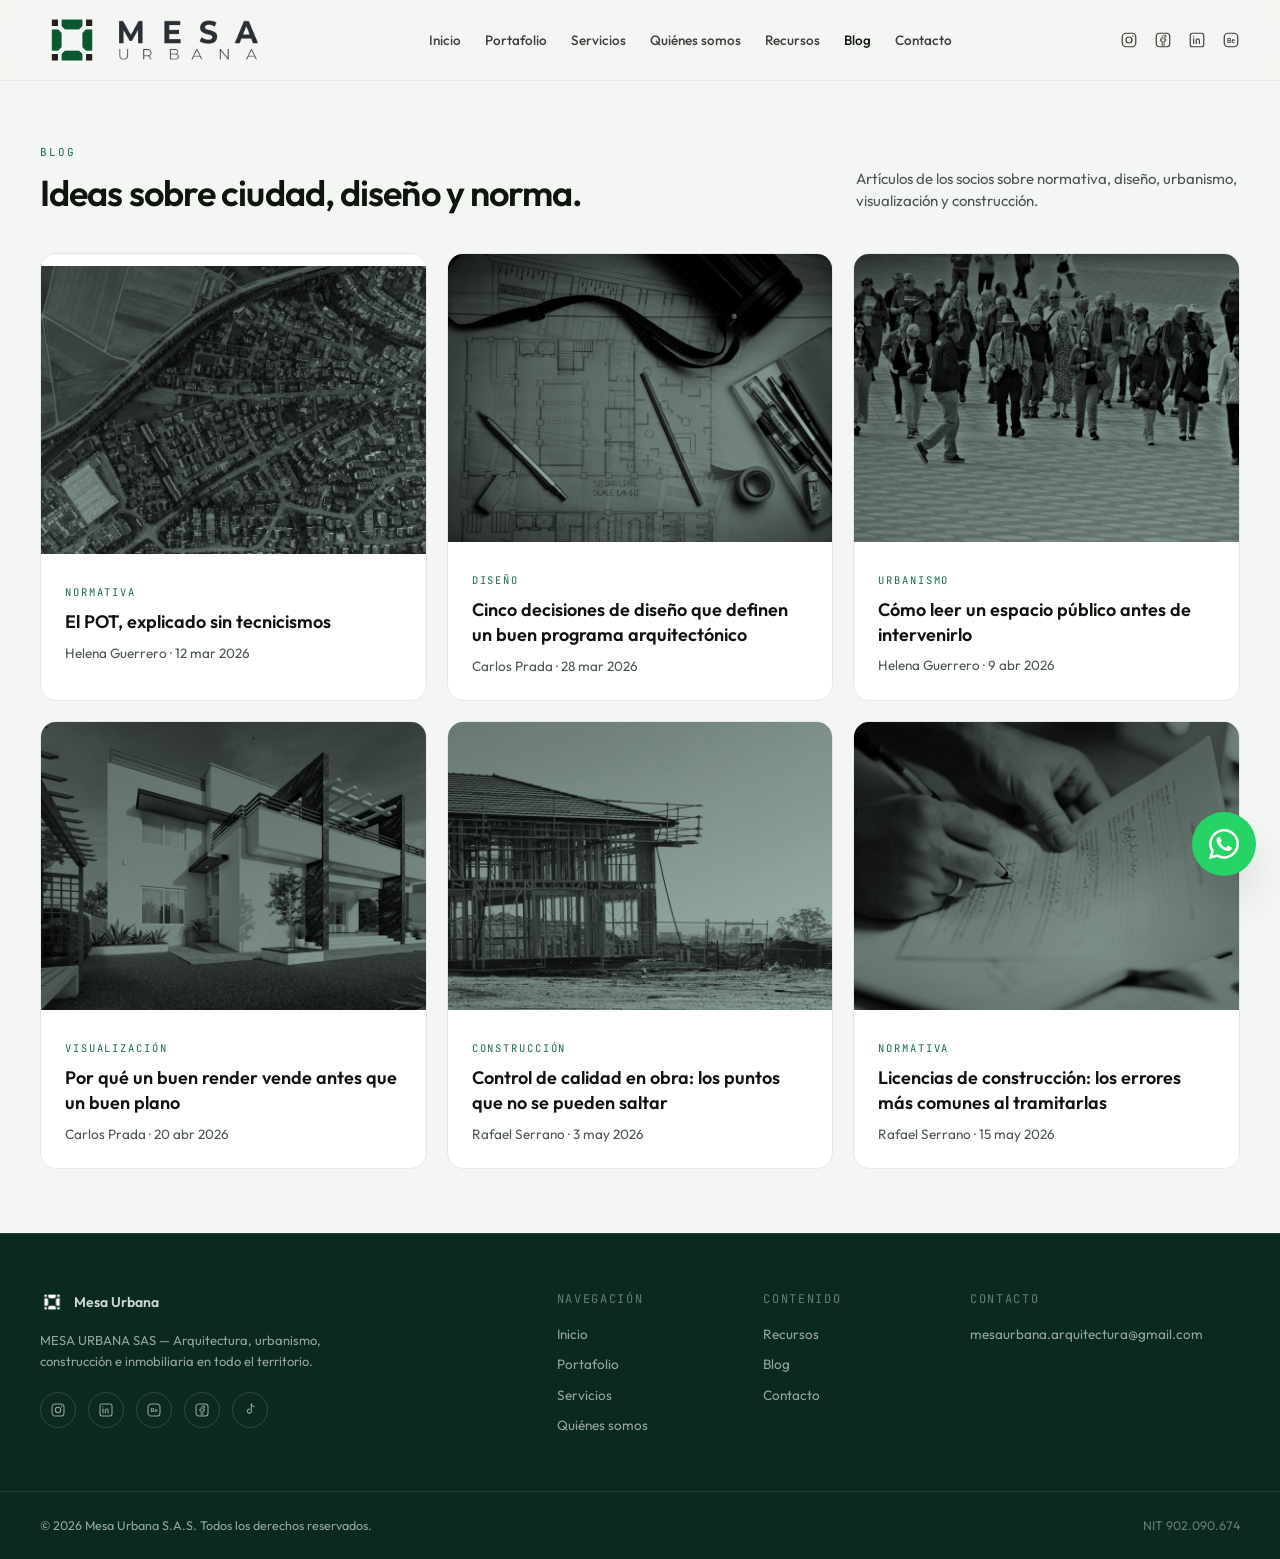
==== blog.html @ 0e362391 "Mesa Urbana web v4: punto de partida desde v3 con datos de contacto reales Copia de v3 con el correo" ====
<!DOCTYPE html>
<html lang="es">
<head>
<meta charset="UTF-8" />
<meta name="viewport" content="width=device-width, initial-scale=1.0" />
<title>Blog — Mesa Urbana S.A.S.</title>
<meta name="description" content="Artículos de los socios de Mesa Urbana sobre normativa, diseño, urbanismo, visualización y construcción." />

<link rel="icon" type="image/png" href="assets/favicon-32.png" />
<link rel="icon" type="image/png" sizes="512x512" href="assets/favicon-512.png" />
<link rel="apple-touch-icon" href="assets/apple-touch-icon.png" />

<meta property="og:type" content="website" />
<meta property="og:site_name" content="Mesa Urbana S.A.S" />
<meta property="og:locale" content="es_CO" />
<meta property="og:title" content="Blog — Mesa Urbana S.A.S." />
<meta property="og:description" content="Artículos de los socios de Mesa Urbana sobre normativa, diseño, urbanismo, visualización y construcción." />
<meta property="og:image" content="assets/og-image.png" />

<meta name="twitter:card" content="summary_large_image" />
<meta name="twitter:title" content="Blog — Mesa Urbana S.A.S." />
<meta name="twitter:description" content="Artículos de los socios de Mesa Urbana sobre normativa, diseño, urbanismo, visualización y construcción." />
<meta name="twitter:image" content="assets/og-image.png" />

<link rel="preconnect" href="https://fonts.googleapis.com">
<link rel="preconnect" href="https://fonts.gstatic.com" crossorigin>
<link href="https://fonts.googleapis.com/css2?family=Outfit:wght@300;400;500;600;700;800&family=JetBrains+Mono:wght@400;500&display=swap" rel="stylesheet">

<link rel="stylesheet" href="assets/styles.css">

<style>
  :root {
    --ease-out: cubic-bezier(0.23, 1, 0.32, 1);
    --ease-in-out: cubic-bezier(0.77, 0, 0.175, 1);
  }

  html { scroll-behavior: smooth; }
  body { font-family: 'Outfit', sans-serif; background: #F4F6F3; color: #10140F; }

  .reveal { opacity: 0; transform: translateY(20px); transition: opacity .6s var(--ease-out), transform .6s var(--ease-out); }
  .reveal.is-visible { opacity: 1; transform: translateY(0); }

  /* press feedback for buttons/CTAs */
  .btn-press { transition: transform 160ms var(--ease-out), background-color 200ms ease, border-color 200ms ease, opacity 200ms ease, color 200ms ease; }
  .btn-press:active { transform: scale(0.97); }

  /* lift feedback for cards (fine pointer only — avoids sticky hover on touch) */
  .card-hover { transition: transform 220ms var(--ease-out), box-shadow 220ms var(--ease-out); }
  @media (hover: hover) and (pointer: fine) {
    .card-hover:hover { transform: translateY(-4px); box-shadow: 0 16px 32px -16px rgba(10,42,31,0.20); }
  }

  /* image zoom + black&white-to-color reveal inside blog cards */
  .zoom-img { transition: transform 500ms var(--ease-in-out); }
  .duotone { transition: filter 450ms var(--ease-in-out); }
  .duotone-overlay { transition: opacity 450ms var(--ease-in-out); }
  @media (hover: hover) and (pointer: fine) {
    .zoom-parent:hover .zoom-img { transform: scale(1.045); }
    .zoom-parent:hover .duotone { filter: grayscale(0) contrast(1.02) brightness(1); }
    .zoom-parent:hover .duotone-overlay { opacity: 0; }
  }
  .duotone {
    filter: grayscale(1) contrast(1.05) brightness(0.9);
    position: relative;
  }
  .duotone-overlay {
    background: linear-gradient(160deg, rgba(10,42,31,0.55), rgba(30,107,76,0.35));
    mix-blend-mode: multiply;
  }
  /* touch devices can't hover to reveal color — show it by default instead */
  @media (hover: none) {
    .zoom-parent .duotone { filter: grayscale(0) contrast(1.02) brightness(1); }
    .zoom-parent .duotone-overlay { opacity: 0; }
    .card-hover, .zoom-parent { transition: transform 160ms var(--ease-out); }
    .card-hover:active, .zoom-parent:active { transform: scale(0.98); }
  }

  /* mobile menu: animated open/close via grid-rows (no fixed-height guessing) */
  #mobile-menu { display: grid; grid-template-rows: minmax(0, 0fr); transition: grid-template-rows 220ms var(--ease-out); min-height: 0; }
  #mobile-menu.is-open { grid-template-rows: minmax(0, 1fr); transition-duration: 260ms; }
  #mobile-menu > div { overflow: hidden; min-height: 0; }
  @media (min-width: 1280px) {
    #mobile-menu { display: none; }
  }
  #mobile-menu a { opacity: 0; transform: translateY(-6px); transition: opacity 200ms var(--ease-out), transform 200ms var(--ease-out); }
  #mobile-menu.is-open a { opacity: 1; transform: translateY(0); }
  #mobile-menu.is-open a:nth-child(1) { transition-delay: 40ms; }
  #mobile-menu.is-open a:nth-child(2) { transition-delay: 60ms; }
  #mobile-menu.is-open a:nth-child(3) { transition-delay: 80ms; }
  #mobile-menu.is-open a:nth-child(4) { transition-delay: 100ms; }
  #mobile-menu.is-open a:nth-child(5) { transition-delay: 120ms; }
  #mobile-menu.is-open a:nth-child(6) { transition-delay: 140ms; }
  #mobile-menu.is-open a:nth-child(7) { transition-delay: 160ms; }
  #menu-icon { transition: transform 220ms var(--ease-out); }
  #menu-btn.is-open #menu-icon { transform: rotate(90deg); }

  input, textarea, select { transition: border-color 150ms ease, box-shadow 150ms ease; }

  /* shared lightbox / modal motion language */
  #blog-modal {
    transition: background-color 260ms var(--ease-out), backdrop-filter 260ms var(--ease-out);
    background-color: rgba(10,42,31,0); backdrop-filter: blur(0px);
  }
  #blog-modal.is-open {
    background-color: rgba(10,42,31,0.72); backdrop-filter: blur(14px);
  }
  #blog-modal-panel {
    opacity: 0; transform: scale(0.95); transition: opacity 220ms var(--ease-out), transform 220ms var(--ease-out);
  }
  #blog-modal.is-open #blog-modal-panel {
    opacity: 1; transform: scale(1);
  }
  #blog-modal:not(.is-open) { transition-duration: 180ms; }
  #blog-modal:not(.is-open) #blog-modal-panel { transition-duration: 160ms; }

  #blog-modal-image { transition: opacity 180ms ease, filter 180ms ease; }

  .nav-scrolled { background: rgba(244,246,243,0.85); backdrop-filter: blur(12px); box-shadow: 0 1px 0 rgba(16,20,15,0.06); }

  .brand-mark { transition: filter .3s ease; }
  .brand-mark.on-dark { filter: brightness(0) invert(1); }

  @media (prefers-reduced-motion: reduce) {
    .reveal { opacity: 1 !important; transform: none !important; transition: none !important; }
    .zoom-img { transition: none !important; }
    @media (hover: hover) and (pointer: fine) {
      .zoom-parent:hover .zoom-img { transform: none !important; }
      .card-hover:hover { transform: none !important; }
    }
    #blog-modal-panel { transition: opacity 160ms ease !important; transform: none !important; }
    html { scroll-behavior: auto; }
  }

  /* WhatsApp floating widget */
  /* the wrapper sizes itself to fit the (usually invisible) chat panel, leaving a large
     invisible clickable area over whatever content sits behind it — only the fab/open
     panel should actually catch taps */
  .wa-widget { pointer-events: none; }
  .wa-widget #wa-fab { pointer-events: auto; }
  .wa-panel { opacity: 0; transform: scale(0.92) translateY(12px); pointer-events: none; transition: opacity 220ms var(--ease-out), transform 220ms var(--ease-out); }
  .wa-panel.is-open { opacity: 1; transform: scale(1) translateY(0); pointer-events: auto; }
  .wa-fab-ping { animation: wa-ping 2.4s cubic-bezier(0,0,0.2,1) 3 forwards; }
  @keyframes wa-ping {
    0% { transform: scale(1); opacity: 0.55; }
    100% { transform: scale(1.7); opacity: 0; }
  }
  @media (prefers-reduced-motion: reduce) {
    .wa-fab-ping { animation: none; display: none; }
    .wa-panel { transition: opacity 160ms ease !important; transform: none !important; }
  }
</style>
</head>

<body class="antialiased">

<!-- NAV -->
<header id="site-nav" class="nav-scrolled fixed top-0 inset-x-0 z-50">
  <nav class="max-w-[1400px] mx-auto px-6 lg:px-10 h-20 flex items-center justify-between gap-6">
    <a href="index.html" class="flex items-center gap-3 shrink-0" aria-label="Mesa Urbana — inicio">
      <img src="assets/isotipo.png" alt="" class="w-[64px] h-[64px] object-contain brand-mark" />
      <img src="assets/wordmark.png" alt="Mesa Urbana" class="h-[46px] w-auto object-contain brand-mark" />
    </a>

    <div class="hidden xl:flex items-center gap-6 text-[13.5px] font-medium text-ink">
      <a href="index.html#top" class="opacity-80 hover:opacity-100 transition-opacity">Inicio</a>
      <a href="index.html#portafolio" class="opacity-80 hover:opacity-100 transition-opacity">Portafolio</a>
      <a href="index.html#servicios" class="opacity-80 hover:opacity-100 transition-opacity">Servicios</a>
      <a href="index.html#nosotros" class="opacity-80 hover:opacity-100 transition-opacity">Quiénes somos</a>
      <a href="recursos.html" target="_blank" rel="noopener" class="opacity-80 hover:opacity-100 transition-opacity">Recursos</a>
      <a href="blog.html" target="_blank" rel="noopener" class="opacity-100">Blog</a>
      <a href="index.html#contacto" class="opacity-80 hover:opacity-100 transition-opacity">Contacto</a>
    </div>

    <!-- TODO: reemplazar por los enlaces reales a redes sociales -->
    <div class="hidden sm:flex items-center gap-4 text-ink shrink-0">
      <a href="#" aria-label="Instagram" class="opacity-80 hover:opacity-100 transition-opacity">
        <svg width="18" height="18" viewBox="0 0 24 24" fill="none"><rect x="3" y="3" width="18" height="18" rx="5" stroke="currentColor" stroke-width="1.6"/><circle cx="12" cy="12" r="4" stroke="currentColor" stroke-width="1.6"/><circle cx="17.2" cy="6.8" r="1" fill="currentColor"/></svg>
      </a>
      <a href="#" aria-label="Facebook" class="opacity-80 hover:opacity-100 transition-opacity">
        <svg width="18" height="18" viewBox="0 0 24 24" fill="none"><rect x="3" y="3" width="18" height="18" rx="4" stroke="currentColor" stroke-width="1.6"/><path d="M13.4 20v-6.6h2.1l.3-2.5h-2.4V9.2c0-.7.2-1.2 1.2-1.2h1.3V5.8c-.2 0-1-.1-1.9-.1-1.9 0-3.2 1.15-3.2 3.27v1.83H8.7v2.5h2.1V20" stroke="currentColor" stroke-width="1.3" stroke-linejoin="round"/></svg>
      </a>
      <a href="#" aria-label="LinkedIn" class="opacity-80 hover:opacity-100 transition-opacity">
        <svg width="18" height="18" viewBox="0 0 24 24" fill="none"><rect x="3" y="3" width="18" height="18" rx="3" stroke="currentColor" stroke-width="1.6"/><path d="M7.5 10v6.5M7.5 7.2v.1M11 16.5V13c0-1.4 1-2.4 2.2-2.4 1.2 0 2 .8 2 2.3v3.6" stroke="currentColor" stroke-width="1.6" stroke-linecap="round"/></svg>
      </a>
      <a href="#" aria-label="Behance" class="opacity-80 hover:opacity-100 transition-opacity">
        <svg width="18" height="18" viewBox="0 0 24 24" fill="none"><rect x="3" y="3" width="18" height="18" rx="5" stroke="currentColor" stroke-width="1.6"/><text x="12" y="15.5" text-anchor="middle" font-family="Arial, sans-serif" font-size="8.5" font-weight="700" fill="currentColor">Be</text></svg>
      </a>
    </div>

    <button id="menu-btn" class="xl:hidden text-ink p-2 -mr-2" aria-label="Abrir menú" aria-expanded="false">
      <span id="menu-icon" class="block"><svg width="22" height="22" viewBox="0 0 24 24" fill="none"><path d="M3 6h18M3 12h18M3 18h18" stroke="currentColor" stroke-width="1.8" stroke-linecap="round"/></svg></span>
    </button>
  </nav>

  <div id="mobile-menu" class="xl:hidden bg-bone border-t border-ink/10">
    <div class="px-6 py-5 flex flex-col gap-4 text-[15px] font-medium text-ink">
      <a href="index.html#top">Inicio</a>
      <a href="index.html#portafolio">Portafolio</a>
      <a href="index.html#servicios">Servicios</a>
      <a href="index.html#nosotros">Quiénes somos</a>
      <a href="recursos.html" target="_blank" rel="noopener">Recursos</a>
      <a href="blog.html" target="_blank" rel="noopener">Blog</a>
      <a href="index.html#contacto">Contacto</a>
    </div>
  </div>
</header>

<!-- clears the fixed header — this page has no hero behind it -->
<div class="h-20" aria-hidden="true"></div>

<!-- BLOG -->
<section id="blog" class="bg-bone">
  <div class="max-w-[1400px] mx-auto px-6 lg:px-10 py-16 lg:py-24">
    <div class="reveal flex flex-col md:flex-row md:items-end md:justify-between gap-6">
      <div class="max-w-xl">
        <p class="font-mono text-[11px] uppercase tracking-[0.18em] text-forest-600">Blog</p>
        <h1 class="mt-3 text-3xl md:text-4xl font-semibold tracking-tight leading-tight">Ideas sobre ciudad, diseño y norma.</h1>
      </div>
      <p class="text-muted text-[15px] max-w-sm">Artículos de los socios sobre normativa, diseño, urbanismo, visualización y construcción.</p>
    </div>

    <div class="mt-10 grid sm:grid-cols-2 lg:grid-cols-3 gap-5" id="blog-grid"></div>
  </div>
</section>

<!-- FOOTER -->
<footer class="bg-forest-950 text-bone/60 border-t border-bone/10">
  <div class="max-w-[1400px] mx-auto px-6 lg:px-10 py-14 grid gap-10 lg:grid-cols-12">
    <div class="lg:col-span-4">
      <div class="flex items-center gap-2.5">
        <img src="assets/isotipo.png" alt="" class="w-6 h-6 object-contain brand-mark on-dark" />
        <span class="text-[14px] font-semibold text-bone/85">Mesa Urbana</span>
      </div>
      <p class="mt-4 text-[13px] leading-relaxed max-w-xs">MESA URBANA SAS — Arquitectura, urbanismo, construcción e inmobiliaria en todo el territorio.</p>
      <div class="mt-5 flex items-center gap-3">
        <a href="#" aria-label="Instagram" class="btn-press w-9 h-9 rounded-full border border-bone/15 flex items-center justify-center hover:bg-bone/10">
          <svg width="16" height="16" viewBox="0 0 24 24" fill="none"><rect x="3" y="3" width="18" height="18" rx="5" stroke="currentColor" stroke-width="1.6"/><circle cx="12" cy="12" r="4" stroke="currentColor" stroke-width="1.6"/><circle cx="17.2" cy="6.8" r="1" fill="currentColor"/></svg>
        </a>
        <a href="#" aria-label="LinkedIn" class="btn-press w-9 h-9 rounded-full border border-bone/15 flex items-center justify-center hover:bg-bone/10">
          <svg width="16" height="16" viewBox="0 0 24 24" fill="none"><rect x="3" y="3" width="18" height="18" rx="3" stroke="currentColor" stroke-width="1.6"/><path d="M7.5 10v6.5M7.5 7.2v.1M11 16.5V13c0-1.4 1-2.4 2.2-2.4 1.2 0 2 .8 2 2.3v3.6" stroke="currentColor" stroke-width="1.6" stroke-linecap="round"/></svg>
        </a>
        <a href="#" aria-label="Behance" class="btn-press w-9 h-9 rounded-full border border-bone/15 flex items-center justify-center hover:bg-bone/10">
          <svg width="16" height="16" viewBox="0 0 24 24" fill="none"><rect x="3" y="3" width="18" height="18" rx="5" stroke="currentColor" stroke-width="1.6"/><text x="12" y="15.5" text-anchor="middle" font-family="Arial, sans-serif" font-size="8.5" font-weight="700" fill="currentColor">Be</text></svg>
        </a>
        <a href="#" aria-label="Facebook" class="btn-press w-9 h-9 rounded-full border border-bone/15 flex items-center justify-center hover:bg-bone/10">
          <svg width="16" height="16" viewBox="0 0 24 24" fill="none"><rect x="3" y="3" width="18" height="18" rx="4" stroke="currentColor" stroke-width="1.6"/><path d="M13.4 20v-6.6h2.1l.3-2.5h-2.4V9.2c0-.7.2-1.2 1.2-1.2h1.3V5.8c-.2 0-1-.1-1.9-.1-1.9 0-3.2 1.15-3.2 3.27v1.83H8.7v2.5h2.1V20" stroke="currentColor" stroke-width="1.3" stroke-linejoin="round"/></svg>
        </a>
        <a href="#" aria-label="TikTok" class="btn-press w-9 h-9 rounded-full border border-bone/15 flex items-center justify-center hover:bg-bone/10">
          <svg width="16" height="16" viewBox="0 0 24 24" fill="none"><path d="M14 3v10.7a3 3 0 11-2.4-2.94" stroke="currentColor" stroke-width="1.6" stroke-linecap="round" stroke-linejoin="round"/><path d="M14 3c.4 2.1 2.1 3.7 4.2 3.9" stroke="currentColor" stroke-width="1.6" stroke-linecap="round" stroke-linejoin="round"/></svg>
        </a>
      </div>
    </div>

    <div class="lg:col-span-2 lg:col-start-6">
      <p class="text-[12px] uppercase tracking-[0.14em] text-bone/40 font-mono">Navegación</p>
      <div class="mt-4 flex flex-col gap-2.5 text-[13.5px]">
        <a href="index.html#top" class="hover:text-bone transition-colors">Inicio</a>
        <a href="index.html#portafolio" class="hover:text-bone transition-colors">Portafolio</a>
        <a href="index.html#servicios" class="hover:text-bone transition-colors">Servicios</a>
        <a href="index.html#nosotros" class="hover:text-bone transition-colors">Quiénes somos</a>
      </div>
    </div>

    <div class="lg:col-span-2">
      <p class="text-[12px] uppercase tracking-[0.14em] text-bone/40 font-mono">Contenido</p>
      <div class="mt-4 flex flex-col gap-2.5 text-[13.5px]">
        <a href="recursos.html" target="_blank" rel="noopener" class="hover:text-bone transition-colors">Recursos</a>
        <a href="blog.html" target="_blank" rel="noopener" class="hover:text-bone transition-colors">Blog</a>
        <a href="index.html#contacto" class="hover:text-bone transition-colors">Contacto</a>
      </div>
    </div>

    <div class="lg:col-span-3">
      <p class="text-[12px] uppercase tracking-[0.14em] text-bone/40 font-mono">Contacto</p>
      <div class="mt-4 flex flex-col gap-2.5 text-[13.5px]">
        <a href="mailto:mesaurbana.arquitectura@gmail.com" class="hover:text-bone transition-colors">mesaurbana.arquitectura@gmail.com</a>
      </div>
    </div>
  </div>
  <div class="border-t border-bone/10">
    <div class="max-w-[1400px] mx-auto px-6 lg:px-10 py-6 flex flex-col sm:flex-row items-center justify-between gap-4 text-[12.5px]">
      <span>© 2026 Mesa Urbana S.A.S. Todos los derechos reservados.</span>
      <span class="text-bone/40">NIT 902.090.674</span>
    </div>
  </div>
</footer>

<!-- BLOG ARTICLE MODAL -->
<div id="blog-modal" class="hidden fixed inset-0 z-[100] items-center justify-center p-4 sm:p-8" role="dialog" aria-modal="true" aria-labelledby="blog-modal-title">
  <div id="blog-modal-panel" class="relative w-full max-w-2xl max-h-[90vh] overflow-y-auto rounded-2xl bg-white border border-ink/10">
    <button id="blog-modal-close" type="button" class="btn-press absolute top-4 right-4 z-10 w-9 h-9 rounded-full bg-white/80 border border-ink/10 flex items-center justify-center" aria-label="Cerrar">
      <svg width="16" height="16" viewBox="0 0 24 24" fill="none"><path d="M6 6l12 12M18 6L6 18" stroke="currentColor" stroke-width="1.8" stroke-linecap="round"/></svg>
    </button>

    <div class="relative aspect-[16/9]">
      <img id="blog-modal-image" src="" alt="" class="w-full h-full object-cover">
    </div>

    <div class="p-7 md:p-9">
      <span id="blog-modal-category" class="font-mono text-[11px] uppercase tracking-[0.18em] text-forest-600"></span>
      <h3 id="blog-modal-title" class="mt-2 text-2xl font-semibold tracking-tight"></h3>
      <p id="blog-modal-meta" class="mt-2 text-muted text-[13.5px]"></p>
      <div id="blog-modal-body" class="mt-5 text-[15px] text-ink/80 leading-relaxed space-y-4"></div>

      <div class="mt-8 pt-6 border-t border-ink/8 flex items-center justify-between gap-4">
        <button id="blog-modal-share" type="button" class="btn-press inline-flex items-center gap-2 rounded-full border border-ink/15 px-4 py-2 text-[13px] font-medium">
          <svg width="15" height="15" viewBox="0 0 24 24" fill="none"><circle cx="6" cy="12" r="2.2" stroke="currentColor" stroke-width="1.6"/><circle cx="18" cy="6" r="2.2" stroke="currentColor" stroke-width="1.6"/><circle cx="18" cy="18" r="2.2" stroke="currentColor" stroke-width="1.6"/><path d="M7.8 10.8l8.4-4.6M7.8 13.2l8.4 4.6" stroke="currentColor" stroke-width="1.6"/></svg>
          Compartir
        </button>
        <span id="blog-modal-share-msg" class="hidden text-[13px] text-forest-600"></span>
      </div>

      <div class="mt-8 pt-6 border-t border-ink/8">
        <p class="font-mono text-[11px] uppercase tracking-[0.18em] text-muted">Relacionados</p>
        <div id="blog-modal-related" class="mt-4 grid sm:grid-cols-2 gap-3"></div>
      </div>
    </div>
  </div>
</div>

<!-- WHATSAPP FLOATING WIDGET -->
<div class="wa-widget fixed bottom-5 right-5 sm:bottom-6 sm:right-6 z-[90] flex flex-col items-end gap-3">
  <div id="wa-panel" class="wa-panel origin-bottom-right w-[86vw] max-w-[320px] rounded-2xl overflow-hidden border border-ink/10 bg-white shadow-2xl" role="dialog" aria-modal="false" aria-labelledby="wa-panel-title">
    <div class="bg-forest-950 text-bone px-5 py-4 flex items-center gap-3">
      <div class="w-10 h-10 rounded-full bg-[#25D366] flex items-center justify-center shrink-0">
        <svg width="20" height="20" viewBox="0 0 24 24" fill="#fff"><path d="M17.472 14.382c-.297-.149-1.758-.867-2.03-.967-.273-.099-.471-.148-.67.15-.197.297-.767.966-.94 1.164-.173.199-.347.223-.644.075-.297-.15-1.255-.463-2.39-1.475-.883-.788-1.48-1.761-1.653-2.059-.173-.297-.018-.458.13-.606.134-.133.297-.347.446-.52.149-.174.198-.298.298-.497.099-.198.05-.371-.025-.52-.075-.149-.669-1.612-.916-2.207-.242-.579-.487-.5-.669-.51-.173-.008-.371-.01-.57-.01-.198 0-.52.074-.792.372-.272.297-1.04 1.016-1.04 2.479 0 1.462 1.065 2.875 1.213 3.074.149.198 2.096 3.2 5.077 4.487.709.306 1.262.489 1.694.626.712.226 1.36.194 1.872.118.571-.085 1.758-.719 2.006-1.413.248-.694.248-1.289.173-1.413-.074-.124-.272-.198-.57-.347z"/><path d="M20.52 3.449C18.24 1.245 15.24 0 12.05 0 5.463 0 .102 5.36.1 11.947a11.9 11.9 0 001.595 5.945L0 24l6.335-1.652a11.93 11.93 0 005.71 1.447h.005c6.585 0 11.946-5.36 11.949-11.947 0-3.191-1.226-6.19-3.479-8.399zM12.05 21.785h-.004a9.9 9.9 0 01-5.043-1.383l-.362-.214-3.741.978.998-3.648-.235-.373a9.86 9.86 0 01-1.51-5.244c.001-5.462 4.462-9.912 9.898-9.912 2.646 0 5.131 1.03 6.994 2.897a9.788 9.788 0 012.895 6.99c-.002 5.462-4.464 9.909-9.891 9.909z"/></svg>
      </div>
      <div class="min-w-0">
        <p id="wa-panel-title" class="text-[14px] font-semibold truncate">Mesa Urbana</p>
        <p class="text-[12px] text-bone/60">Normalmente responde en minutos</p>
      </div>
      <button id="wa-panel-close" type="button" class="btn-press ml-auto w-8 h-8 rounded-full flex items-center justify-center hover:bg-bone/10 shrink-0" aria-label="Cerrar chat">
        <svg width="14" height="14" viewBox="0 0 24 24" fill="none"><path d="M6 6l12 12M18 6L6 18" stroke="currentColor" stroke-width="1.8" stroke-linecap="round"/></svg>
      </button>
    </div>
    <div class="p-5 bg-[#ECE5DD]">
      <div class="bg-white rounded-xl rounded-tl-sm px-4 py-3 text-[14px] text-ink/80 leading-relaxed shadow-sm max-w-[85%]">
        ¡Hola! 👋 ¿En qué proyecto podemos ayudarte? Escríbenos y te respondemos por WhatsApp.
      </div>
    </div>
    <div class="p-4 bg-white border-t border-ink/8 grid gap-3">
      <textarea id="wa-message" rows="2" aria-label="Escribe tu mensaje para Mesa Urbana" placeholder="Escribe tu mensaje (opcional)" class="w-full rounded-lg border border-ink/15 px-4 py-2.5 text-[14px] text-ink resize-none focus:outline-none focus:border-forest-500 focus:ring-1 focus:ring-forest-500"></textarea>
      <a id="wa-start-chat" href="https://wa.me/573133201358?text=Hola%2C%20quiero%20informaci%C3%B3n%20sobre%20un%20proyecto" target="_blank" rel="noopener noreferrer" class="btn-press w-full inline-flex items-center justify-center gap-2 rounded-full bg-[#25D366] text-white text-[14px] font-medium px-5 py-3 hover:brightness-95">
        <svg width="16" height="16" viewBox="0 0 24 24" fill="currentColor"><path d="M17.472 14.382c-.297-.149-1.758-.867-2.03-.967-.273-.099-.471-.148-.67.15-.197.297-.767.966-.94 1.164-.173.199-.347.223-.644.075-.297-.15-1.255-.463-2.39-1.475-.883-.788-1.48-1.761-1.653-2.059-.173-.297-.018-.458.13-.606.134-.133.297-.347.446-.52.149-.174.198-.298.298-.497.099-.198.05-.371-.025-.52-.075-.149-.669-1.612-.916-2.207-.242-.579-.487-.5-.669-.51-.173-.008-.371-.01-.57-.01-.198 0-.52.074-.792.372-.272.297-1.04 1.016-1.04 2.479 0 1.462 1.065 2.875 1.213 3.074.149.198 2.096 3.2 5.077 4.487.709.306 1.262.489 1.694.626.712.226 1.36.194 1.872.118.571-.085 1.758-.719 2.006-1.413.248-.694.248-1.289.173-1.413-.074-.124-.272-.198-.57-.347z"/><path d="M20.52 3.449C18.24 1.245 15.24 0 12.05 0 5.463 0 .102 5.36.1 11.947a11.9 11.9 0 001.595 5.945L0 24l6.335-1.652a11.93 11.93 0 005.71 1.447h.005c6.585 0 11.946-5.36 11.949-11.947 0-3.191-1.226-6.19-3.479-8.399zM12.05 21.785h-.004a9.9 9.9 0 01-5.043-1.383l-.362-.214-3.741.978.998-3.648-.235-.373a9.86 9.86 0 01-1.51-5.244c.001-5.462 4.462-9.912 9.898-9.912 2.646 0 5.131 1.03 6.994 2.897a9.788 9.788 0 012.895 6.99c-.002 5.462-4.464 9.909-9.891 9.909z"/></svg>
        Iniciar chat en WhatsApp
      </a>
    </div>
  </div>

  <button id="wa-fab" type="button" class="btn-press relative w-16 h-16 rounded-full bg-[#25D366] shadow-2xl flex items-center justify-center" aria-label="Abrir chat de WhatsApp" aria-expanded="false" aria-controls="wa-panel">
    <span class="wa-fab-ping absolute inset-0 rounded-full bg-[#25D366]"></span>
    <svg width="30" height="30" viewBox="0 0 24 24" fill="#fff" class="relative z-10"><path d="M17.472 14.382c-.297-.149-1.758-.867-2.03-.967-.273-.099-.471-.148-.67.15-.197.297-.767.966-.94 1.164-.173.199-.347.223-.644.075-.297-.15-1.255-.463-2.39-1.475-.883-.788-1.48-1.761-1.653-2.059-.173-.297-.018-.458.13-.606.134-.133.297-.347.446-.52.149-.174.198-.298.298-.497.099-.198.05-.371-.025-.52-.075-.149-.669-1.612-.916-2.207-.242-.579-.487-.5-.669-.51-.173-.008-.371-.01-.57-.01-.198 0-.52.074-.792.372-.272.297-1.04 1.016-1.04 2.479 0 1.462 1.065 2.875 1.213 3.074.149.198 2.096 3.2 5.077 4.487.709.306 1.262.489 1.694.626.712.226 1.36.194 1.872.118.571-.085 1.758-.719 2.006-1.413.248-.694.248-1.289.173-1.413-.074-.124-.272-.198-.57-.347z"/><path d="M20.52 3.449C18.24 1.245 15.24 0 12.05 0 5.463 0 .102 5.36.1 11.947a11.9 11.9 0 001.595 5.945L0 24l6.335-1.652a11.93 11.93 0 005.71 1.447h.005c6.585 0 11.946-5.36 11.949-11.947 0-3.191-1.226-6.19-3.479-8.399zM12.05 21.785h-.004a9.9 9.9 0 01-5.043-1.383l-.362-.214-3.741.978.998-3.648-.235-.373a9.86 9.86 0 01-1.51-5.244c.001-5.462 4.462-9.912 9.898-9.912 2.646 0 5.131 1.03 6.994 2.897a9.788 9.788 0 012.895 6.99c-.002 5.462-4.464 9.909-9.891 9.909z"/></svg>
  </button>
</div>

<script>
  // scroll reveal
  const revealEls = document.querySelectorAll('.reveal');
  const io = new IntersectionObserver((entries) => {
    entries.forEach((e, i) => {
      if (e.isIntersecting) {
        setTimeout(() => e.target.classList.add('is-visible'), i * 40);
        io.unobserve(e.target);
      }
    });
  }, { threshold: 0.15 });
  revealEls.forEach(el => io.observe(el));

  const prefersReducedMotion = window.matchMedia('(prefers-reduced-motion: reduce)').matches;

  // mobile menu (animated via CSS grid-rows, see #mobile-menu rules)
  const menuBtn = document.getElementById('menu-btn');
  const mobileMenu = document.getElementById('mobile-menu');
  function closeMobileMenu() {
    mobileMenu.classList.remove('is-open');
    menuBtn.classList.remove('is-open');
    menuBtn.setAttribute('aria-expanded', 'false');
  }
  function toggleMobileMenu() {
    const willOpen = !mobileMenu.classList.contains('is-open');
    mobileMenu.classList.toggle('is-open', willOpen);
    menuBtn.classList.toggle('is-open', willOpen);
    menuBtn.setAttribute('aria-expanded', String(willOpen));
  }
  menuBtn.addEventListener('click', toggleMobileMenu);
  mobileMenu.querySelectorAll('a').forEach(a => a.addEventListener('click', closeMobileMenu));

  // social icons (nav + footer): real profile URLs pending, keep placeholders from jumping to page top
  document.querySelectorAll('a[href="#"]').forEach(a => a.addEventListener('click', (e) => e.preventDefault()));

  // shared focus trap: keeps Tab/Shift+Tab cycling inside an open modal instead of escaping to the dimmed background
  function trapTabKey(e, container) {
    const focusable = container.querySelectorAll('a[href], button:not([disabled]), input:not([disabled]), select:not([disabled]), textarea:not([disabled]), [tabindex]:not([tabindex="-1"])');
    if (!focusable.length) return;
    const first = focusable[0];
    const last = focusable[focusable.length - 1];
    if (e.shiftKey && document.activeElement === first) {
      e.preventDefault();
      last.focus();
    } else if (!e.shiftKey && document.activeElement === last) {
      e.preventDefault();
      first.focus();
    }
  }

  // ---- BLOG: data, render, modal, related, share, hash link ----
  const blogPostsData = [
    {
      slug: 'pot-ibague-explicado',
      category: 'normativa', categoryLabel: 'Normativa',
      title: 'El POT, explicado sin tecnicismos',
      author: 'Helena Guerrero', date: '12 mar 2026',
      image: 'assets/blog/pot-ibague-explicado.jpg',
      excerpt: 'Qué es realmente el Plan de Ordenamiento Territorial y por qué debería importarte antes de comprar o diseñar.',
      body: [
        'El Plan de Ordenamiento Territorial (POT) define qué se puede construir, dónde y con qué características en cada zona de la ciudad. Aun así, sigue siendo uno de los documentos menos comprendidos por quienes están a punto de invertir en un proyecto.',
        'En la práctica, el POT determina el uso del suelo, la altura permitida, los índices de ocupación y construcción, y las cargas urbanísticas que debe asumir cada desarrollo. Leerlo bien desde el diagnóstico evita rediseños costosos más adelante.',
      ],
    },
    {
      slug: 'decisiones-programa-arquitectonico',
      category: 'diseno', categoryLabel: 'Diseño',
      title: 'Cinco decisiones de diseño que definen un buen programa arquitectónico',
      author: 'Carlos Prada', date: '28 mar 2026',
      image: 'assets/blog/decisiones-programa-arquitectonico.jpg',
      excerpt: 'El programa arquitectónico se decide antes de dibujar la primera planta. Estas son las decisiones que más pesan.',
      body: [
        'Un buen programa arquitectónico no es una lista de áreas: es la traducción de cómo va a funcionar un edificio antes de que exista. Las decisiones tempranas sobre circulación, luz natural y flexibilidad de uso son las que más impacto tienen en el resultado final.',
        'Priorizar estas decisiones desde el anteproyecto reduce ajustes en etapas avanzadas, donde cambiar algo cuesta mucho más tiempo y presupuesto.',
      ],
    },
    {
      slug: 'leer-espacio-publico',
      category: 'urbanismo', categoryLabel: 'Urbanismo',
      title: 'Cómo leer un espacio público antes de intervenirlo',
      author: 'Helena Guerrero', date: '9 abr 2026',
      image: 'assets/blog/leer-espacio-publico.jpg',
      excerpt: 'Antes de proponer, hay que observar: cómo se mueve la gente, dónde se detiene y qué le falta al lugar.',
      body: [
        'Toda intervención de espacio público exitosa empieza con observación directa: flujos peatonales, puntos de permanencia, sombra, comercio informal y percepción de seguridad. Estos datos, más que cualquier plano de referencia, son los que guían un buen diseño urbano.',
        'Diseñar sin este paso previo suele producir espacios técnicamente correctos pero que la gente termina sin usar.',
      ],
    },
    {
      slug: 'render-vende-antes-que-plano',
      category: 'visualizacion', categoryLabel: 'Visualización',
      title: 'Por qué un buen render vende antes que un buen plano',
      author: 'Carlos Prada', date: '20 abr 2026',
      image: 'assets/blog/render-vende-antes-que-plano.jpg',
      excerpt: 'La visualización arquitectónica dejó de ser un lujo estético: hoy es una herramienta de decisión y de ventas.',
      body: [
        'Un cliente rara vez puede leer un plano con la misma claridad que un arquitecto. Un render fotorrealista, en cambio, comunica de inmediato la escala, la materialidad y la atmósfera de un proyecto.',
        'Por eso integramos visualización desde etapas tempranas: permite validar decisiones de diseño con el cliente y, en desarrollos inmobiliarios, iniciar preventa antes del primer ladrillo.',
      ],
    },
    {
      slug: 'control-calidad-obra',
      category: 'construccion', categoryLabel: 'Construcción',
      title: 'Control de calidad en obra: los puntos que no se pueden saltar',
      author: 'Rafael Serrano', date: '3 may 2026',
      image: 'assets/blog/control-calidad-obra.jpg',
      excerpt: 'Hay etapas de la obra donde un atajo hoy se convierte en un problema estructural o legal después.',
      body: [
        'El control de calidad no es un formalismo: es lo que garantiza que lo diseñado se construya tal como se planeó, dentro del presupuesto y los tiempos acordados. Cimentación, impermeabilización y redes son los puntos donde menos margen de error se puede permitir.',
        'Un seguimiento constante en obra, con interventoría técnica independiente, es la diferencia entre una entrega sin sobresaltos y una llena de reprocesos.',
      ],
    },
    {
      slug: 'errores-comunes-licencias',
      category: 'normativa', categoryLabel: 'Normativa',
      title: 'Licencias de construcción: los errores más comunes al tramitarlas',
      author: 'Rafael Serrano', date: '15 may 2026',
      image: 'assets/blog/errores-comunes-licencias.jpg',
      excerpt: 'La mayoría de retrasos en licenciamiento se repiten proyecto tras proyecto. Aquí los más frecuentes.',
      body: [
        'Documentación incompleta, estudios técnicos desactualizados y curadurías con criterios distintos entre municipios son las causas más comunes de retraso en el trámite de licencias, sin importar la región del país.',
        'Anticipar estos puntos desde la etapa de diagnóstico —antes de radicar— reduce significativamente los tiempos de aprobación.',
      ],
    },
  ];

  const blogGrid = document.getElementById('blog-grid');
  blogPostsData.forEach(post => {
    const card = document.createElement('button');
    card.type = 'button';
    card.dataset.post = post.slug;
    card.dataset.category = post.category;
    card.className = 'blog-item reveal card-hover zoom-parent block w-full text-left rounded-2xl overflow-hidden border border-ink/8 bg-white';
    card.innerHTML = `
      <div class="relative aspect-[4/3] overflow-hidden">
        <img src="${post.image}" alt="" class="duotone zoom-img w-full h-full object-cover">
        <div class="absolute inset-0 duotone-overlay"></div>
      </div>
      <div class="p-6">
        <span class="font-mono text-[10.5px] uppercase tracking-[0.18em] text-forest-600">${post.categoryLabel}</span>
        <h3 class="mt-2 text-lg font-semibold leading-snug">${post.title}</h3>
        <p class="mt-2 text-muted text-[13.5px]">${post.author} · ${post.date}</p>
      </div>`;
    blogGrid.appendChild(card);
    io.observe(card);
  });

  const blogModal = document.getElementById('blog-modal');
  const blogModalImage = document.getElementById('blog-modal-image');
  const blogModalCategory = document.getElementById('blog-modal-category');
  const blogModalTitle = document.getElementById('blog-modal-title');
  const blogModalMeta = document.getElementById('blog-modal-meta');
  const blogModalBody = document.getElementById('blog-modal-body');
  const blogModalRelated = document.getElementById('blog-modal-related');
  const blogModalClose = document.getElementById('blog-modal-close');
  const blogModalShare = document.getElementById('blog-modal-share');
  const blogModalShareMsg = document.getElementById('blog-modal-share-msg');
  let lastFocusedBlogEl = null;
  let currentPostSlug = null;

  function openBlogModal(slug, triggerEl) {
    const post = blogPostsData.find(p => p.slug === slug);
    if (!post) return;
    currentPostSlug = slug;
    lastFocusedBlogEl = triggerEl || document.activeElement;
    blogModalShareMsg.classList.add('hidden');

    blogModalImage.src = post.image;
    blogModalImage.alt = post.title;
    blogModalCategory.textContent = post.categoryLabel;
    blogModalTitle.textContent = post.title;
    blogModalMeta.textContent = `${post.author} · ${post.date}`;
    blogModalBody.innerHTML = post.body.map(p => `<p>${p}</p>`).join('');

    const related = blogPostsData.filter(p => p.slug !== slug && p.category === post.category);
    const relatedFallback = blogPostsData.filter(p => p.slug !== slug && !related.includes(p));
    const relatedFinal = related.concat(relatedFallback).slice(0, 2);
    blogModalRelated.innerHTML = relatedFinal.map(p => `
      <button type="button" data-post="${p.slug}" class="related-post text-left rounded-xl overflow-hidden border border-ink/8 bg-bone flex gap-3 p-3">
        <img src="${p.image}" alt="" class="w-16 h-16 rounded-lg object-cover shrink-0">
        <span class="text-[13px] font-medium leading-snug">${p.title}</span>
      </button>`).join('');

    blogModal.classList.remove('hidden');
    blogModal.classList.add('flex');
    document.body.style.overflow = 'hidden';
    requestAnimationFrame(() => blogModal.classList.add('is-open'));
    blogModalClose.focus();
    history.replaceState(null, '', `#post-${slug}`);
    blogModalPanel().scrollTo({ top: 0 });
  }
  function blogModalPanel() { return document.getElementById('blog-modal-panel'); }

  function closeBlogModal() {
    blogModal.classList.remove('is-open');
    document.body.style.overflow = '';
    const durationMs = prefersReducedMotion ? 0 : 200;
    setTimeout(() => {
      blogModal.classList.add('hidden');
      blogModal.classList.remove('flex');
    }, durationMs);
    if (lastFocusedBlogEl) lastFocusedBlogEl.focus();
    history.replaceState(null, '', location.pathname + location.search);
  }

  blogGrid.addEventListener('click', (e) => {
    const card = e.target.closest('[data-post]');
    if (card) openBlogModal(card.dataset.post, card);
  });
  blogModalRelated.addEventListener('click', (e) => {
    const card = e.target.closest('[data-post]');
    if (card) openBlogModal(card.dataset.post, card);
  });
  blogModalClose.addEventListener('click', closeBlogModal);
  blogModal.addEventListener('click', (e) => { if (e.target === blogModal) closeBlogModal(); });
  blogModalShare.addEventListener('click', async () => {
    const post = blogPostsData.find(p => p.slug === currentPostSlug);
    const shareUrl = `${location.origin}${location.pathname}#post-${currentPostSlug}`;
    if (navigator.share) {
      try { await navigator.share({ title: post.title, url: shareUrl }); return; } catch (err) { /* usuario canceló */ }
    }
    try {
      await navigator.clipboard.writeText(shareUrl);
      blogModalShareMsg.textContent = 'Enlace copiado.';
      blogModalShareMsg.classList.remove('hidden');
    } catch (err) { /* clipboard no disponible */ }
  });

  document.addEventListener('keydown', (e) => {
    if (blogModal.classList.contains('hidden')) return;
    if (e.key === 'Escape') closeBlogModal();
    if (e.key === 'Tab') trapTabKey(e, blogModal);
  });

  // open a post modal directly from a shared hash link (#post-slug)
  (function handleInitialHash() {
    const hash = location.hash.replace('#', '');
    if (hash.startsWith('post-')) {
      const slug = hash.replace('post-', '');
      if (blogPostsData.some(p => p.slug === slug)) openBlogModal(slug);
    }
  })();

  // WhatsApp floating widget
  const waFab = document.getElementById('wa-fab');
  const waPanel = document.getElementById('wa-panel');
  const waPanelClose = document.getElementById('wa-panel-close');
  function toggleWaPanel(force) {
    const willOpen = typeof force === 'boolean' ? force : !waPanel.classList.contains('is-open');
    waPanel.classList.toggle('is-open', willOpen);
    waFab.setAttribute('aria-expanded', String(willOpen));
  }
  waFab.addEventListener('click', () => toggleWaPanel());
  waPanelClose.addEventListener('click', () => toggleWaPanel(false));
  document.addEventListener('click', (e) => {
    if (!waPanel.classList.contains('is-open')) return;
    if (waPanel.contains(e.target) || waFab.contains(e.target)) return;
    toggleWaPanel(false);
  });
  document.addEventListener('keydown', (e) => {
    if (e.key === 'Escape') toggleWaPanel(false);
  });
  // el mensaje escrito en el panel viaja prellenado al chat de WhatsApp de Mesa Urbana
  const waMessage = document.getElementById('wa-message');
  const waStartChat = document.getElementById('wa-start-chat');
  const WA_NUMBER = '573133201358';
  const WA_DEFAULT_TEXT = 'Hola, quiero información sobre un proyecto';
  waMessage.addEventListener('input', () => {
    waStartChat.href = `https://wa.me/${WA_NUMBER}?text=${encodeURIComponent(waMessage.value.trim() || WA_DEFAULT_TEXT)}`;
  });
</script>

</body>
</html>
---- assets/styles.css ----
*,:after,:before{--tw-border-spacing-x:0;--tw-border-spacing-y:0;--tw-translate-x:0;--tw-translate-y:0;--tw-rotate:0;--tw-skew-x:0;--tw-skew-y:0;--tw-scale-x:1;--tw-scale-y:1;--tw-pan-x: ;--tw-pan-y: ;--tw-pinch-zoom: ;--tw-scroll-snap-strictness:proximity;--tw-gradient-from-position: ;--tw-gradient-via-position: ;--tw-gradient-to-position: ;--tw-ordinal: ;--tw-slashed-zero: ;--tw-numeric-figure: ;--tw-numeric-spacing: ;--tw-numeric-fraction: ;--tw-ring-inset: ;--tw-ring-offset-width:0px;--tw-ring-offset-color:#fff;--tw-ring-color:rgba(59,130,246,.5);--tw-ring-offset-shadow:0 0 #0000;--tw-ring-shadow:0 0 #0000;--tw-shadow:0 0 #0000;--tw-shadow-colored:0 0 #0000;--tw-blur: ;--tw-brightness: ;--tw-contrast: ;--tw-grayscale: ;--tw-hue-rotate: ;--tw-invert: ;--tw-saturate: ;--tw-sepia: ;--tw-drop-shadow: ;--tw-backdrop-blur: ;--tw-backdrop-brightness: ;--tw-backdrop-contrast: ;--tw-backdrop-grayscale: ;--tw-backdrop-hue-rotate: ;--tw-backdrop-invert: ;--tw-backdrop-opacity: ;--tw-backdrop-saturate: ;--tw-backdrop-sepia: ;--tw-contain-size: ;--tw-contain-layout: ;--tw-contain-paint: ;--tw-contain-style: }::backdrop{--tw-border-spacing-x:0;--tw-border-spacing-y:0;--tw-translate-x:0;--tw-translate-y:0;--tw-rotate:0;--tw-skew-x:0;--tw-skew-y:0;--tw-scale-x:1;--tw-scale-y:1;--tw-pan-x: ;--tw-pan-y: ;--tw-pinch-zoom: ;--tw-scroll-snap-strictness:proximity;--tw-gradient-from-position: ;--tw-gradient-via-position: ;--tw-gradient-to-position: ;--tw-ordinal: ;--tw-slashed-zero: ;--tw-numeric-figure: ;--tw-numeric-spacing: ;--tw-numeric-fraction: ;--tw-ring-inset: ;--tw-ring-offset-width:0px;--tw-ring-offset-color:#fff;--tw-ring-color:rgba(59,130,246,.5);--tw-ring-offset-shadow:0 0 #0000;--tw-ring-shadow:0 0 #0000;--tw-shadow:0 0 #0000;--tw-shadow-colored:0 0 #0000;--tw-blur: ;--tw-brightness: ;--tw-contrast: ;--tw-grayscale: ;--tw-hue-rotate: ;--tw-invert: ;--tw-saturate: ;--tw-sepia: ;--tw-drop-shadow: ;--tw-backdrop-blur: ;--tw-backdrop-brightness: ;--tw-backdrop-contrast: ;--tw-backdrop-grayscale: ;--tw-backdrop-hue-rotate: ;--tw-backdrop-invert: ;--tw-backdrop-opacity: ;--tw-backdrop-saturate: ;--tw-backdrop-sepia: ;--tw-contain-size: ;--tw-contain-layout: ;--tw-contain-paint: ;--tw-contain-style: }/*! tailwindcss v3.4.19 | MIT License | https://tailwindcss.com*/*,:after,:before{box-sizing:border-box;border:0 solid #e5e7eb}:after,:before{--tw-content:""}:host,html{line-height:1.5;-webkit-text-size-adjust:100%;-moz-tab-size:4;-o-tab-size:4;tab-size:4;font-family:Outfit,sans-serif;font-feature-settings:normal;font-variation-settings:normal;-webkit-tap-highlight-color:transparent}body{margin:0;line-height:inherit}hr{height:0;color:inherit;border-top-width:1px}abbr:where([title]){-webkit-text-decoration:underline dotted;text-decoration:underline dotted}h1,h2,h3,h4,h5,h6{font-size:inherit;font-weight:inherit}a{color:inherit;text-decoration:inherit}b,strong{font-weight:bolder}code,kbd,pre,samp{font-family:JetBrains Mono,monospace;font-feature-settings:normal;font-variation-settings:normal;font-size:1em}small{font-size:80%}sub,sup{font-size:75%;line-height:0;position:relative;vertical-align:baseline}sub{bottom:-.25em}sup{top:-.5em}table{text-indent:0;border-color:inherit;border-collapse:collapse}button,input,optgroup,select,textarea{font-family:inherit;font-feature-settings:inherit;font-variation-settings:inherit;font-size:100%;font-weight:inherit;line-height:inherit;letter-spacing:inherit;color:inherit;margin:0;padding:0}button,select{text-transform:none}button,input:where([type=button]),input:where([type=reset]),input:where([type=submit]){-webkit-appearance:button;background-color:transparent;background-image:none}:-moz-focusring{outline:auto}:-moz-ui-invalid{box-shadow:none}progress{vertical-align:baseline}::-webkit-inner-spin-button,::-webkit-outer-spin-button{height:auto}[type=search]{-webkit-appearance:textfield;outline-offset:-2px}::-webkit-search-decoration{-webkit-appearance:none}::-webkit-file-upload-button{-webkit-appearance:button;font:inherit}summary{display:list-item}blockquote,dd,dl,figure,h1,h2,h3,h4,h5,h6,hr,p,pre{margin:0}fieldset{margin:0}fieldset,legend{padding:0}menu,ol,ul{list-style:none;margin:0;padding:0}dialog{padding:0}textarea{resize:vertical}input::-moz-placeholder,textarea::-moz-placeholder{opacity:1;color:#9ca3af}input::placeholder,textarea::placeholder{opacity:1;color:#9ca3af}[role=button],button{cursor:pointer}:disabled{cursor:default}audio,canvas,embed,iframe,img,object,svg,video{display:block;vertical-align:middle}img,video{max-width:100%;height:auto}[hidden]:where(:not([hidden=until-found])){display:none}.container{width:100%}@media (min-width:640px){.container{max-width:640px}}@media (min-width:768px){.container{max-width:768px}}@media (min-width:1024px){.container{max-width:1024px}}@media (min-width:1280px){.container{max-width:1280px}}@media (min-width:1536px){.container{max-width:1536px}}.pointer-events-none{pointer-events:none}.fixed{position:fixed}.absolute{position:absolute}.relative{position:relative}.sticky{position:sticky}.inset-0{inset:0}.inset-x-0{left:0;right:0}.inset-y-0{top:0;bottom:0}.bottom-5{bottom:1.25rem}.bottom-6{bottom:1.5rem}.left-0{left:0}.left-1\/2{left:50%}.left-3{left:.75rem}.right-0{right:0}.right-3{right:.75rem}.right-4{right:1rem}.right-5{right:1.25rem}.top-0{top:0}.top-1\/2{top:50%}.top-4{top:1rem}.top-5{top:1.25rem}.top-7{top:1.75rem}.z-10{z-index:10}.z-50{z-index:50}.z-\[100\]{z-index:100}.z-\[90\]{z-index:90}.mx-auto{margin-left:auto;margin-right:auto}.-mr-2{margin-right:-.5rem}.ml-auto{margin-left:auto}.mt-1{margin-top:.25rem}.mt-10{margin-top:2.5rem}.mt-14{margin-top:3.5rem}.mt-16{margin-top:4rem}.mt-2{margin-top:.5rem}.mt-2\.5{margin-top:.625rem}.mt-20{margin-top:5rem}.mt-3{margin-top:.75rem}.mt-4{margin-top:1rem}.mt-5{margin-top:1.25rem}.mt-6{margin-top:1.5rem}.mt-8{margin-top:2rem}.mt-9{margin-top:2.25rem}.block{display:block}.flex{display:flex}.inline-flex{display:inline-flex}.grid{display:grid}.hidden{display:none}.aspect-\[16\/9\]{aspect-ratio:16/9}.aspect-\[3\/4\]{aspect-ratio:3/4}.aspect-\[4\/3\]{aspect-ratio:4/3}.aspect-\[4\/5\]{aspect-ratio:4/5}.aspect-square{aspect-ratio:1/1}.h-1\.5{height:.375rem}.h-10{height:2.5rem}.h-11{height:2.75rem}.h-12{height:3rem}.h-16{height:4rem}.h-20{height:5rem}.h-6{height:1.5rem}.h-8{height:2rem}.h-9{height:2.25rem}.h-\[46px\]{height:46px}.h-\[64px\]{height:64px}.h-auto{height:auto}.h-full{height:100%}.h-px{height:1px}.max-h-\[72vh\]{max-height:72vh}.max-h-\[90vh\]{max-height:90vh}.max-h-\[92vh\]{max-height:92vh}.min-h-\[100dvh\]{min-height:100dvh}.min-h-\[170px\]{min-height:170px}.w-10{width:2.5rem}.w-11{width:2.75rem}.w-16{width:4rem}.w-6{width:1.5rem}.w-7{width:1.75rem}.w-8{width:2rem}.w-9{width:2.25rem}.w-\[64px\]{width:64px}.w-\[86vw\]{width:86vw}.w-auto{width:auto}.w-fit{width:-moz-fit-content;width:fit-content}.w-full{width:100%}.min-w-0{min-width:0}.max-w-2xl{max-width:42rem}.max-w-3xl{max-width:48rem}.max-w-4xl{max-width:56rem}.max-w-\[1400px\]{max-width:1400px}.max-w-\[1760px\]{max-width:1760px}.max-w-\[320px\]{max-width:320px}.max-w-\[85\%\]{max-width:85%}.max-w-full{max-width:100%}.max-w-lg{max-width:32rem}.max-w-md{max-width:28rem}.max-w-sm{max-width:24rem}.max-w-xl{max-width:36rem}.max-w-xs{max-width:20rem}.flex-1{flex:1 1 0%}.shrink-0{flex-shrink:0}.origin-bottom-right{transform-origin:bottom right}.-translate-x-1\/2{--tw-translate-x:-50%}.-translate-x-1\/2,.-translate-y-1\/2{transform:translate(var(--tw-translate-x),var(--tw-translate-y)) rotate(var(--tw-rotate)) skewX(var(--tw-skew-x)) skewY(var(--tw-skew-y)) scaleX(var(--tw-scale-x)) scaleY(var(--tw-scale-y))}.-translate-y-1\/2{--tw-translate-y:-50%}.translate-y-1{--tw-translate-y:0.25rem}.transform,.translate-y-1{transform:translate(var(--tw-translate-x),var(--tw-translate-y)) rotate(var(--tw-rotate)) skewX(var(--tw-skew-x)) skewY(var(--tw-skew-y)) scaleX(var(--tw-scale-x)) scaleY(var(--tw-scale-y))}.resize-none{resize:none}.grid-cols-1{grid-template-columns:repeat(1,minmax(0,1fr))}.grid-cols-3{grid-template-columns:repeat(3,minmax(0,1fr))}.flex-col{flex-direction:column}.flex-wrap{flex-wrap:wrap}.items-end{align-items:flex-end}.items-center{align-items:center}.justify-center{justify-content:center}.justify-between{justify-content:space-between}.gap-1\.5{gap:.375rem}.gap-10{gap:2.5rem}.gap-12{gap:3rem}.gap-14{gap:3.5rem}.gap-2{gap:.5rem}.gap-2\.5{gap:.625rem}.gap-3{gap:.75rem}.gap-4{gap:1rem}.gap-5{gap:1.25rem}.gap-6{gap:1.5rem}.gap-8{gap:2rem}.gap-x-6{-moz-column-gap:1.5rem;column-gap:1.5rem}.gap-y-12{row-gap:3rem}.space-y-4>:not([hidden])~:not([hidden]){--tw-space-y-reverse:0;margin-top:calc(1rem*(1 - var(--tw-space-y-reverse)));margin-bottom:calc(1rem*var(--tw-space-y-reverse))}.overflow-hidden{overflow:hidden}.overflow-y-auto{overflow-y:auto}.truncate{overflow:hidden;text-overflow:ellipsis}.truncate,.whitespace-nowrap{white-space:nowrap}.rounded-2xl{border-radius:1rem}.rounded-full{border-radius:9999px}.rounded-lg{border-radius:.5rem}.rounded-xl{border-radius:.75rem}.rounded-tl-sm{border-top-left-radius:.125rem}.border{border-width:1px}.border-t{border-top-width:1px}.border-bone\/10{border-color:rgba(244,246,243,.1)}.border-bone\/15{border-color:rgba(244,246,243,.15)}.border-bone\/20{border-color:rgba(244,246,243,.2)}.border-bone\/25{border-color:rgba(244,246,243,.25)}.border-forest-600{--tw-border-opacity:1;border-color:rgb(30 107 76/var(--tw-border-opacity,1))}.border-ink\/10{border-color:rgba(16,20,15,.1)}.border-ink\/15{border-color:rgba(16,20,15,.15)}.bg-\[\#25D366\]{--tw-bg-opacity:1;background-color:rgb(37 211 102/var(--tw-bg-opacity,1))}.bg-\[\#ECE5DD\]{--tw-bg-opacity:1;background-color:rgb(236 229 221/var(--tw-bg-opacity,1))}.bg-black\/15{background-color:rgba(0,0,0,.15)}.bg-bone{--tw-bg-opacity:1;background-color:rgb(244 246 243/var(--tw-bg-opacity,1))}.bg-bone\/25{background-color:rgba(244,246,243,.25)}.bg-bone\/\[0\.06\]{background-color:rgba(244,246,243,.06)}.bg-forest-600{--tw-bg-opacity:1;background-color:rgb(30 107 76/var(--tw-bg-opacity,1))}.bg-forest-600\/10{background-color:rgba(30,107,76,.1)}.bg-forest-900{--tw-bg-opacity:1;background-color:rgb(13 51 36/var(--tw-bg-opacity,1))}.bg-forest-950{--tw-bg-opacity:1;background-color:rgb(10 42 31/var(--tw-bg-opacity,1))}.bg-forest-950\/40{background-color:rgba(10,42,31,.4)}.bg-forest-950\/60{background-color:rgba(10,42,31,.6)}.bg-forest-950\/70{background-color:rgba(10,42,31,.7)}.bg-forest-950\/90{background-color:rgba(10,42,31,.9)}.bg-ink\/10{background-color:rgba(16,20,15,.1)}.bg-ink\/15{background-color:rgba(16,20,15,.15)}.bg-white{--tw-bg-opacity:1;background-color:rgb(255 255 255/var(--tw-bg-opacity,1))}.bg-white\/80{background-color:hsla(0,0%,100%,.8)}.bg-gradient-to-l{background-image:linear-gradient(to left,var(--tw-gradient-stops))}.bg-gradient-to-r{background-image:linear-gradient(to right,var(--tw-gradient-stops))}.bg-gradient-to-t{background-image:linear-gradient(to top,var(--tw-gradient-stops))}.from-forest-950{--tw-gradient-from:#0a2a1f var(--tw-gradient-from-position);--tw-gradient-to:rgba(10,42,31,0) var(--tw-gradient-to-position);--tw-gradient-stops:var(--tw-gradient-from),var(--tw-gradient-to)}.from-forest-950\/70{--tw-gradient-from:rgba(10,42,31,.7) var(--tw-gradient-from-position);--tw-gradient-to:rgba(10,42,31,0) var(--tw-gradient-to-position);--tw-gradient-stops:var(--tw-gradient-from),var(--tw-gradient-to)}.from-forest-950\/85{--tw-gradient-from:rgba(10,42,31,.85) var(--tw-gradient-from-position);--tw-gradient-to:rgba(10,42,31,0) var(--tw-gradient-to-position);--tw-gradient-stops:var(--tw-gradient-from),var(--tw-gradient-to)}.from-white{--tw-gradient-from:#fff var(--tw-gradient-from-position);--tw-gradient-to:hsla(0,0%,100%,0) var(--tw-gradient-to-position);--tw-gradient-stops:var(--tw-gradient-from),var(--tw-gradient-to)}.via-forest-950\/10{--tw-gradient-to:rgba(10,42,31,0) var(--tw-gradient-to-position);--tw-gradient-stops:var(--tw-gradient-from),rgba(10,42,31,.1) var(--tw-gradient-via-position),var(--tw-gradient-to)}.via-forest-950\/55{--tw-gradient-to:rgba(10,42,31,0) var(--tw-gradient-to-position);--tw-gradient-stops:var(--tw-gradient-from),rgba(10,42,31,.55) var(--tw-gradient-via-position),var(--tw-gradient-to)}.to-forest-950\/25{--tw-gradient-to:rgba(10,42,31,.25) var(--tw-gradient-to-position)}.to-transparent{--tw-gradient-to:transparent var(--tw-gradient-to-position)}.object-contain{-o-object-fit:contain;object-fit:contain}.object-cover{-o-object-fit:cover;object-fit:cover}.p-2{padding:.5rem}.p-3{padding:.75rem}.p-4{padding:1rem}.p-5{padding:1.25rem}.p-6{padding:1.5rem}.p-7{padding:1.75rem}.p-8{padding:2rem}.px-2\.5{padding-left:.625rem;padding-right:.625rem}.px-4{padding-left:1rem;padding-right:1rem}.px-5{padding-left:1.25rem;padding-right:1.25rem}.px-6{padding-left:1.5rem;padding-right:1.5rem}.py-1{padding-top:.25rem;padding-bottom:.25rem}.py-14{padding-top:3.5rem;padding-bottom:3.5rem}.py-16{padding-top:4rem;padding-bottom:4rem}.py-2{padding-top:.5rem;padding-bottom:.5rem}.py-2\.5{padding-top:.625rem;padding-bottom:.625rem}.py-24{padding-top:6rem;padding-bottom:6rem}.py-3{padding-top:.75rem;padding-bottom:.75rem}.py-3\.5{padding-top:.875rem;padding-bottom:.875rem}.py-4{padding-top:1rem;padding-bottom:1rem}.py-5{padding-top:1.25rem;padding-bottom:1.25rem}.py-6{padding-top:1.5rem;padding-bottom:1.5rem}.pb-14{padding-bottom:3.5rem}.pb-24{padding-bottom:6rem}.pl-2{padding-left:.5rem}.pr-14{padding-right:3.5rem}.pr-5{padding-right:1.25rem}.pr-8{padding-right:2rem}.pt-10{padding-top:2.5rem}.pt-24{padding-top:6rem}.pt-28{padding-top:7rem}.pt-6{padding-top:1.5rem}.text-left{text-align:left}.text-center{text-align:center}.text-justify{text-align:justify}.font-mono{font-family:JetBrains Mono,monospace}.text-2xl{font-size:1.5rem;line-height:2rem}.text-3xl{font-size:1.875rem;line-height:2.25rem}.text-4xl{font-size:2.25rem;line-height:2.5rem}.text-\[10\.5px\]{font-size:10.5px}.text-\[10px\]{font-size:10px}.text-\[11px\]{font-size:11px}.text-\[12\.5px\]{font-size:12.5px}.text-\[12px\]{font-size:12px}.text-\[13\.5px\]{font-size:13.5px}.text-\[13px\]{font-size:13px}.text-\[14px\]{font-size:14px}.text-\[15px\]{font-size:15px}.text-\[16px\]{font-size:16px}.text-base{font-size:1rem;line-height:1.5rem}.text-lg{font-size:1.125rem}.text-lg,.text-xl{line-height:1.75rem}.text-xl{font-size:1.25rem}.font-medium{font-weight:500}.font-semibold{font-weight:600}.uppercase{text-transform:uppercase}.leading-\[1\.05\]{line-height:1.05}.leading-relaxed{line-height:1.625}.leading-snug{line-height:1.375}.leading-tight{line-height:1.25}.tracking-\[0\.14em\]{letter-spacing:.14em}.tracking-\[0\.16em\]{letter-spacing:.16em}.tracking-\[0\.18em\]{letter-spacing:.18em}.tracking-tight{letter-spacing:-.025em}.text-bone{--tw-text-opacity:1;color:rgb(244 246 243/var(--tw-text-opacity,1))}.text-bone\/30{color:rgba(244,246,243,.3)}.text-bone\/40{color:rgba(244,246,243,.4)}.text-bone\/45{color:rgba(244,246,243,.45)}.text-bone\/50{color:rgba(244,246,243,.5)}.text-bone\/60{color:rgba(244,246,243,.6)}.text-bone\/70{color:rgba(244,246,243,.7)}.text-bone\/75{color:rgba(244,246,243,.75)}.text-bone\/80{color:rgba(244,246,243,.8)}.text-bone\/85{color:rgba(244,246,243,.85)}.text-bone\/90{color:rgba(244,246,243,.9)}.text-forest-500{--tw-text-opacity:1;color:rgb(39 136 96/var(--tw-text-opacity,1))}.text-forest-600{--tw-text-opacity:1;color:rgb(30 107 76/var(--tw-text-opacity,1))}.text-forest-950{--tw-text-opacity:1;color:rgb(10 42 31/var(--tw-text-opacity,1))}.text-ink{--tw-text-opacity:1;color:rgb(16 20 15/var(--tw-text-opacity,1))}.text-ink\/70{color:rgba(16,20,15,.7)}.text-ink\/80{color:rgba(16,20,15,.8)}.text-muted{--tw-text-opacity:1;color:rgb(75 87 80/var(--tw-text-opacity,1))}.text-white{--tw-text-opacity:1;color:rgb(255 255 255/var(--tw-text-opacity,1))}.antialiased{-webkit-font-smoothing:antialiased;-moz-osx-font-smoothing:grayscale}.opacity-0{opacity:0}.opacity-80{opacity:.8}.shadow-2xl{--tw-shadow:0 25px 50px -12px rgba(0,0,0,.25);--tw-shadow-colored:0 25px 50px -12px var(--tw-shadow-color)}.shadow-2xl,.shadow-sm{box-shadow:var(--tw-ring-offset-shadow,0 0 #0000),var(--tw-ring-shadow,0 0 #0000),var(--tw-shadow)}.shadow-sm{--tw-shadow:0 1px 2px 0 rgba(0,0,0,.05);--tw-shadow-colored:0 1px 2px 0 var(--tw-shadow-color)}.outline{outline-style:solid}.blur{--tw-blur:blur(8px)}.blur,.grayscale{filter:var(--tw-blur) var(--tw-brightness) var(--tw-contrast) var(--tw-grayscale) var(--tw-hue-rotate) var(--tw-invert) var(--tw-saturate) var(--tw-sepia) var(--tw-drop-shadow)}.grayscale{--tw-grayscale:grayscale(100%)}.invert{--tw-invert:invert(100%)}.filter,.invert{filter:var(--tw-blur) var(--tw-brightness) var(--tw-contrast) var(--tw-grayscale) var(--tw-hue-rotate) var(--tw-invert) var(--tw-saturate) var(--tw-sepia) var(--tw-drop-shadow)}.backdrop-blur-md{--tw-backdrop-blur:blur(12px)}.backdrop-blur-md,.backdrop-filter{-webkit-backdrop-filter:var(--tw-backdrop-blur) var(--tw-backdrop-brightness) var(--tw-backdrop-contrast) var(--tw-backdrop-grayscale) var(--tw-backdrop-hue-rotate) var(--tw-backdrop-invert) var(--tw-backdrop-opacity) var(--tw-backdrop-saturate) var(--tw-backdrop-sepia);backdrop-filter:var(--tw-backdrop-blur) var(--tw-backdrop-brightness) var(--tw-backdrop-contrast) var(--tw-backdrop-grayscale) var(--tw-backdrop-hue-rotate) var(--tw-backdrop-invert) var(--tw-backdrop-opacity) var(--tw-backdrop-saturate) var(--tw-backdrop-sepia)}.transition{transition-property:color,background-color,border-color,text-decoration-color,fill,stroke,opacity,box-shadow,transform,filter,-webkit-backdrop-filter;transition-property:color,background-color,border-color,text-decoration-color,fill,stroke,opacity,box-shadow,transform,filter,backdrop-filter;transition-property:color,background-color,border-color,text-decoration-color,fill,stroke,opacity,box-shadow,transform,filter,backdrop-filter,-webkit-backdrop-filter;transition-timing-function:cubic-bezier(.4,0,.2,1);transition-duration:.15s}.transition-\[opacity\2c transform\]{transition-property:opacity,transform;transition-timing-function:cubic-bezier(.4,0,.2,1);transition-duration:.15s}.transition-\[transform\2c box-shadow\]{transition-property:transform,box-shadow;transition-timing-function:cubic-bezier(.4,0,.2,1);transition-duration:.15s}.transition-colors{transition-property:color,background-color,border-color,text-decoration-color,fill,stroke;transition-timing-function:cubic-bezier(.4,0,.2,1);transition-duration:.15s}.transition-opacity{transition-property:opacity;transition-timing-function:cubic-bezier(.4,0,.2,1);transition-duration:.15s}.duration-300{transition-duration:.3s}.ease-\[var\(--ease-out\)\]{transition-timing-function:var(--ease-out)}.ease-in-out{transition-timing-function:cubic-bezier(.4,0,.2,1)}.placeholder\:text-bone\/30::-moz-placeholder{color:rgba(244,246,243,.3)}.placeholder\:text-bone\/30::placeholder{color:rgba(244,246,243,.3)}.hover\:z-10:hover{z-index:10}.hover\:-translate-y-1:hover{--tw-translate-y:-0.25rem}.hover\:-translate-y-1:hover,.hover\:scale-\[1\.03\]:hover{transform:translate(var(--tw-translate-x),var(--tw-translate-y)) rotate(var(--tw-rotate)) skewX(var(--tw-skew-x)) skewY(var(--tw-skew-y)) scaleX(var(--tw-scale-x)) scaleY(var(--tw-scale-y))}.hover\:scale-\[1\.03\]:hover{--tw-scale-x:1.03;--tw-scale-y:1.03}.hover\:bg-bone\/10:hover{background-color:rgba(244,246,243,.1)}.hover\:bg-forest-500:hover{--tw-bg-opacity:1;background-color:rgb(39 136 96/var(--tw-bg-opacity,1))}.hover\:bg-white:hover{--tw-bg-opacity:1;background-color:rgb(255 255 255/var(--tw-bg-opacity,1))}.hover\:text-bone:hover{--tw-text-opacity:1;color:rgb(244 246 243/var(--tw-text-opacity,1))}.hover\:text-bone\/80:hover{color:rgba(244,246,243,.8)}.hover\:opacity-100:hover{opacity:1}.hover\:shadow-xl:hover{--tw-shadow:0 20px 25px -5px rgba(0,0,0,.1),0 8px 10px -6px rgba(0,0,0,.1);--tw-shadow-colored:0 20px 25px -5px var(--tw-shadow-color),0 8px 10px -6px var(--tw-shadow-color);box-shadow:var(--tw-ring-offset-shadow,0 0 #0000),var(--tw-ring-shadow,0 0 #0000),var(--tw-shadow)}.hover\:shadow-forest-900\/15:hover{--tw-shadow-color:rgba(13,51,36,.15);--tw-shadow:var(--tw-shadow-colored)}.hover\:brightness-95:hover{--tw-brightness:brightness(.95);filter:var(--tw-blur) var(--tw-brightness) var(--tw-contrast) var(--tw-grayscale) var(--tw-hue-rotate) var(--tw-invert) var(--tw-saturate) var(--tw-sepia) var(--tw-drop-shadow)}.focus\:border-forest-500:focus{--tw-border-opacity:1;border-color:rgb(39 136 96/var(--tw-border-opacity,1))}.focus\:outline-none:focus{outline:2px solid transparent;outline-offset:2px}.focus\:ring-1:focus{--tw-ring-offset-shadow:var(--tw-ring-inset) 0 0 0 var(--tw-ring-offset-width) var(--tw-ring-offset-color);--tw-ring-shadow:var(--tw-ring-inset) 0 0 0 calc(1px + var(--tw-ring-offset-width)) var(--tw-ring-color);box-shadow:var(--tw-ring-offset-shadow),var(--tw-ring-shadow),var(--tw-shadow,0 0 #0000)}.focus\:ring-forest-500:focus{--tw-ring-opacity:1;--tw-ring-color:rgb(39 136 96/var(--tw-ring-opacity,1))}.group:hover .group-hover\:translate-y-0{--tw-translate-y:0px;transform:translate(var(--tw-translate-x),var(--tw-translate-y)) rotate(var(--tw-rotate)) skewX(var(--tw-skew-x)) skewY(var(--tw-skew-y)) scaleX(var(--tw-scale-x)) scaleY(var(--tw-scale-y))}.group:hover .group-hover\:opacity-100{opacity:1}@media (min-width:640px){.sm\:bottom-6{bottom:1.5rem}.sm\:right-6{right:1.5rem}.sm\:flex{display:flex}.sm\:inline-flex{display:inline-flex}.sm\:aspect-auto{aspect-ratio:auto}.sm\:min-h-\[140px\]{min-height:140px}.sm\:w-28{width:7rem}.sm\:grid-cols-2{grid-template-columns:repeat(2,minmax(0,1fr))}.sm\:grid-cols-3{grid-template-columns:repeat(3,minmax(0,1fr))}.sm\:flex-row{flex-direction:row}.sm\:gap-16{gap:4rem}.sm\:gap-2\.5{gap:.625rem}.sm\:p-4{padding:1rem}.sm\:p-8{padding:2rem}.sm\:pr-16{padding-right:4rem}.sm\:text-\[14px\]{font-size:14px}}@media (min-width:768px){.md\:flex-row{flex-direction:row}.md\:items-end{align-items:flex-end}.md\:justify-between{justify-content:space-between}.md\:p-10{padding:2.5rem}.md\:p-8{padding:2rem}.md\:p-9{padding:2.25rem}.md\:text-2xl{font-size:1.5rem;line-height:2rem}.md\:text-4xl{font-size:2.25rem;line-height:2.5rem}.md\:text-5xl{font-size:3rem;line-height:1}.md\:text-lg{font-size:1.125rem;line-height:1.75rem}}@media (min-width:1024px){.lg\:col-span-2{grid-column:span 2/span 2}.lg\:col-span-3{grid-column:span 3/span 3}.lg\:col-span-4{grid-column:span 4/span 4}.lg\:col-span-5{grid-column:span 5/span 5}.lg\:col-span-6{grid-column:span 6/span 6}.lg\:col-span-7{grid-column:span 7/span 7}.lg\:col-start-6{grid-column-start:6}.lg\:col-start-7{grid-column-start:7}.lg\:mt-0{margin-top:0}.lg\:mt-28{margin-top:7rem}.lg\:block{display:block}.lg\:h-14{height:3.5rem}.lg\:h-9{height:2.25rem}.lg\:w-9{width:2.25rem}.lg\:grid-cols-12{grid-template-columns:repeat(12,minmax(0,1fr))}.lg\:grid-cols-3{grid-template-columns:repeat(3,minmax(0,1fr))}.lg\:grid-cols-4{grid-template-columns:repeat(4,minmax(0,1fr))}.lg\:justify-end{justify-content:flex-end}.lg\:gap-10{gap:2.5rem}.lg\:gap-y-0{row-gap:0}.lg\:px-10{padding-left:2.5rem;padding-right:2.5rem}.lg\:py-20{padding-top:5rem;padding-bottom:5rem}.lg\:py-32{padding-top:8rem}.lg\:pb-32,.lg\:py-32{padding-bottom:8rem}.lg\:pl-2\.5{padding-left:.625rem}.lg\:pr-6{padding-right:1.5rem}.lg\:pt-32{padding-top:8rem}.lg\:text-6xl{font-size:3.75rem;line-height:1}.lg\:text-base{font-size:1rem;line-height:1.5rem}}@media (min-width:1280px){.xl\:flex{display:flex}.xl\:hidden{display:none}}
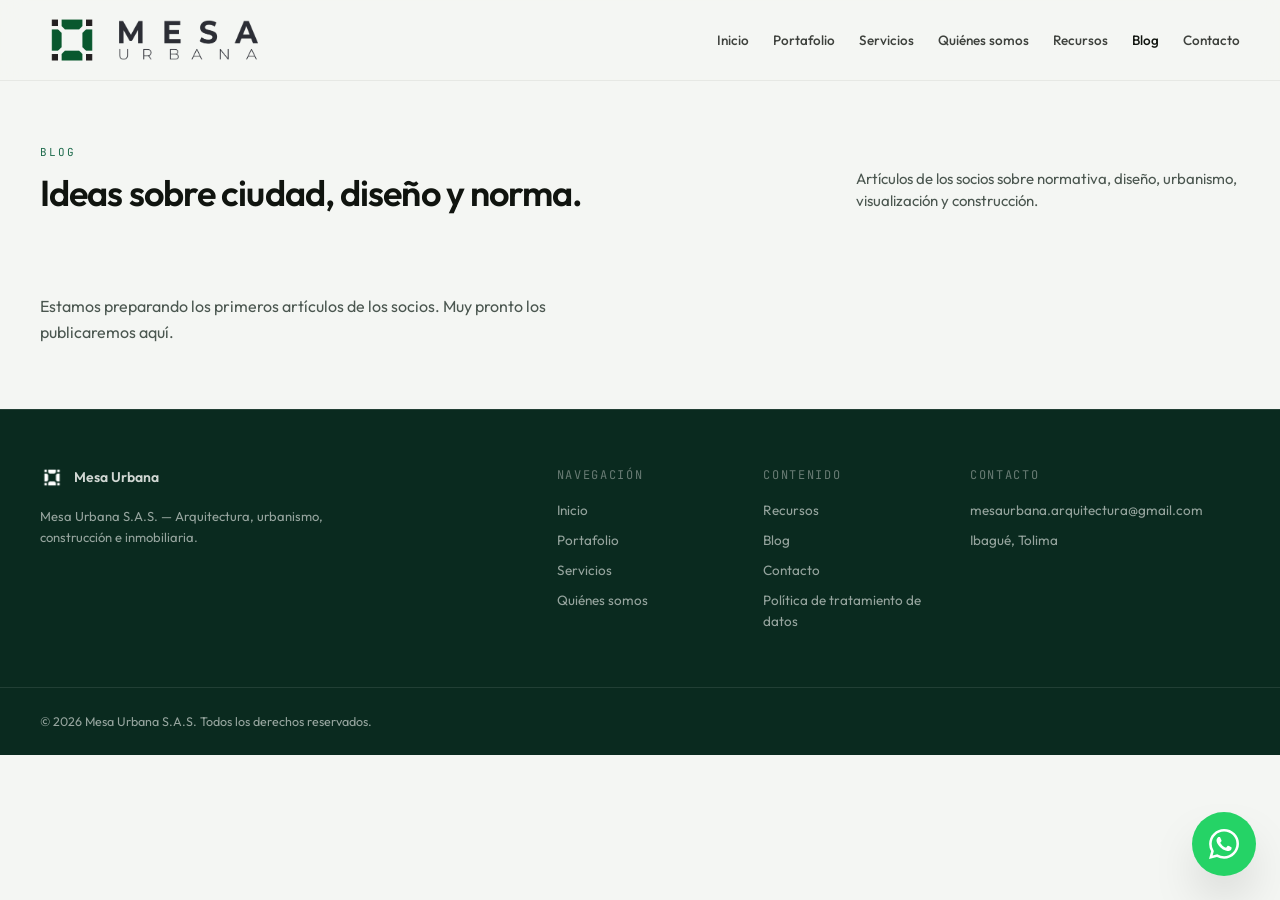
==== commit 248cf1a1: "Contenido revisado por los socios: servicios, equipo, contacto y politica de datos Aplica los textos" ====
--- a/blog.html
+++ b/blog.html
@@ -172,6 +172,7 @@
     </div>
 
     <!-- TODO: reemplazar por los enlaces reales a redes sociales -->
+    <!-- REDES OCULTAS hasta que existan los perfiles (Instagram, LinkedIn, Facebook, TikTok, Behance). Restaurar este bloque cuando haya URLs reales.
     <div class="hidden sm:flex items-center gap-4 text-ink shrink-0">
       <a href="#" aria-label="Instagram" class="opacity-80 hover:opacity-100 transition-opacity">
         <svg width="18" height="18" viewBox="0 0 24 24" fill="none"><rect x="3" y="3" width="18" height="18" rx="5" stroke="currentColor" stroke-width="1.6"/><circle cx="12" cy="12" r="4" stroke="currentColor" stroke-width="1.6"/><circle cx="17.2" cy="6.8" r="1" fill="currentColor"/></svg>
@@ -186,6 +187,7 @@
         <svg width="18" height="18" viewBox="0 0 24 24" fill="none"><rect x="3" y="3" width="18" height="18" rx="5" stroke="currentColor" stroke-width="1.6"/><text x="12" y="15.5" text-anchor="middle" font-family="Arial, sans-serif" font-size="8.5" font-weight="700" fill="currentColor">Be</text></svg>
       </a>
     </div>
+    -->
 
     <button id="menu-btn" class="xl:hidden text-ink p-2 -mr-2" aria-label="Abrir menú" aria-expanded="false">
       <span id="menu-icon" class="block"><svg width="22" height="22" viewBox="0 0 24 24" fill="none"><path d="M3 6h18M3 12h18M3 18h18" stroke="currentColor" stroke-width="1.8" stroke-linecap="round"/></svg></span>
@@ -220,6 +222,7 @@
     </div>
 
     <div class="mt-10 grid sm:grid-cols-2 lg:grid-cols-3 gap-5" id="blog-grid"></div>
+    <p class="mt-10 text-muted text-base leading-relaxed max-w-xl">Estamos preparando los primeros artículos de los socios. Muy pronto los publicaremos aquí.</p>
   </div>
 </section>
 
@@ -231,8 +234,9 @@
         <img src="assets/isotipo.png" alt="" class="w-6 h-6 object-contain brand-mark on-dark" />
         <span class="text-[14px] font-semibold text-bone/85">Mesa Urbana</span>
       </div>
-      <p class="mt-4 text-[13px] leading-relaxed max-w-xs">MESA URBANA SAS — Arquitectura, urbanismo, construcción e inmobiliaria en todo el territorio.</p>
-      <div class="mt-5 flex items-center gap-3">
+      <p class="mt-4 text-[13px] leading-relaxed max-w-xs">Mesa Urbana S.A.S. — Arquitectura, urbanismo, construcción e inmobiliaria.</p>
+      <!-- REDES OCULTAS hasta que existan los perfiles (Instagram, LinkedIn, Facebook, TikTok, Behance). Restaurar este bloque cuando haya URLs reales.
+    <div class="mt-5 flex items-center gap-3">
         <a href="#" aria-label="Instagram" class="btn-press w-9 h-9 rounded-full border border-bone/15 flex items-center justify-center hover:bg-bone/10">
           <svg width="16" height="16" viewBox="0 0 24 24" fill="none"><rect x="3" y="3" width="18" height="18" rx="5" stroke="currentColor" stroke-width="1.6"/><circle cx="12" cy="12" r="4" stroke="currentColor" stroke-width="1.6"/><circle cx="17.2" cy="6.8" r="1" fill="currentColor"/></svg>
         </a>
@@ -249,6 +253,7 @@
           <svg width="16" height="16" viewBox="0 0 24 24" fill="none"><path d="M14 3v10.7a3 3 0 11-2.4-2.94" stroke="currentColor" stroke-width="1.6" stroke-linecap="round" stroke-linejoin="round"/><path d="M14 3c.4 2.1 2.1 3.7 4.2 3.9" stroke="currentColor" stroke-width="1.6" stroke-linecap="round" stroke-linejoin="round"/></svg>
         </a>
       </div>
+    -->
     </div>
 
     <div class="lg:col-span-2 lg:col-start-6">
@@ -267,6 +272,7 @@
         <a href="recursos.html" target="_blank" rel="noopener" class="hover:text-bone transition-colors">Recursos</a>
         <a href="blog.html" target="_blank" rel="noopener" class="hover:text-bone transition-colors">Blog</a>
         <a href="index.html#contacto" class="hover:text-bone transition-colors">Contacto</a>
+        <a href="politica-de-datos.html" class="hover:text-bone transition-colors">Política de tratamiento de datos</a>
       </div>
     </div>
 
@@ -274,13 +280,13 @@
       <p class="text-[12px] uppercase tracking-[0.14em] text-bone/40 font-mono">Contacto</p>
       <div class="mt-4 flex flex-col gap-2.5 text-[13.5px]">
         <a href="mailto:mesaurbana.arquitectura@gmail.com" class="hover:text-bone transition-colors">mesaurbana.arquitectura@gmail.com</a>
+        <span>Ibagué, Tolima</span>
       </div>
     </div>
   </div>
   <div class="border-t border-bone/10">
     <div class="max-w-[1400px] mx-auto px-6 lg:px-10 py-6 flex flex-col sm:flex-row items-center justify-between gap-4 text-[12.5px]">
       <span>© 2026 Mesa Urbana S.A.S. Todos los derechos reservados.</span>
-      <span class="text-bone/40">NIT 902.090.674</span>
     </div>
   </div>
 </footer>
@@ -327,7 +333,7 @@
       </div>
       <div class="min-w-0">
         <p id="wa-panel-title" class="text-[14px] font-semibold truncate">Mesa Urbana</p>
-        <p class="text-[12px] text-bone/60">Normalmente responde en minutos</p>
+        <p class="text-[12px] text-bone/60">Normalmente responde en menos de una hora</p>
       </div>
       <button id="wa-panel-close" type="button" class="btn-press ml-auto w-8 h-8 rounded-full flex items-center justify-center hover:bg-bone/10 shrink-0" aria-label="Cerrar chat">
         <svg width="14" height="14" viewBox="0 0 24 24" fill="none"><path d="M6 6l12 12M18 6L6 18" stroke="currentColor" stroke-width="1.8" stroke-linecap="round"/></svg>
@@ -404,80 +410,7 @@
   }
 
   // ---- BLOG: data, render, modal, related, share, hash link ----
-  const blogPostsData = [
-    {
-      slug: 'pot-ibague-explicado',
-      category: 'normativa', categoryLabel: 'Normativa',
-      title: 'El POT, explicado sin tecnicismos',
-      author: 'Helena Guerrero', date: '12 mar 2026',
-      image: 'assets/blog/pot-ibague-explicado.jpg',
-      excerpt: 'Qué es realmente el Plan de Ordenamiento Territorial y por qué debería importarte antes de comprar o diseñar.',
-      body: [
-        'El Plan de Ordenamiento Territorial (POT) define qué se puede construir, dónde y con qué características en cada zona de la ciudad. Aun así, sigue siendo uno de los documentos menos comprendidos por quienes están a punto de invertir en un proyecto.',
-        'En la práctica, el POT determina el uso del suelo, la altura permitida, los índices de ocupación y construcción, y las cargas urbanísticas que debe asumir cada desarrollo. Leerlo bien desde el diagnóstico evita rediseños costosos más adelante.',
-      ],
-    },
-    {
-      slug: 'decisiones-programa-arquitectonico',
-      category: 'diseno', categoryLabel: 'Diseño',
-      title: 'Cinco decisiones de diseño que definen un buen programa arquitectónico',
-      author: 'Carlos Prada', date: '28 mar 2026',
-      image: 'assets/blog/decisiones-programa-arquitectonico.jpg',
-      excerpt: 'El programa arquitectónico se decide antes de dibujar la primera planta. Estas son las decisiones que más pesan.',
-      body: [
-        'Un buen programa arquitectónico no es una lista de áreas: es la traducción de cómo va a funcionar un edificio antes de que exista. Las decisiones tempranas sobre circulación, luz natural y flexibilidad de uso son las que más impacto tienen en el resultado final.',
-        'Priorizar estas decisiones desde el anteproyecto reduce ajustes en etapas avanzadas, donde cambiar algo cuesta mucho más tiempo y presupuesto.',
-      ],
-    },
-    {
-      slug: 'leer-espacio-publico',
-      category: 'urbanismo', categoryLabel: 'Urbanismo',
-      title: 'Cómo leer un espacio público antes de intervenirlo',
-      author: 'Helena Guerrero', date: '9 abr 2026',
-      image: 'assets/blog/leer-espacio-publico.jpg',
-      excerpt: 'Antes de proponer, hay que observar: cómo se mueve la gente, dónde se detiene y qué le falta al lugar.',
-      body: [
-        'Toda intervención de espacio público exitosa empieza con observación directa: flujos peatonales, puntos de permanencia, sombra, comercio informal y percepción de seguridad. Estos datos, más que cualquier plano de referencia, son los que guían un buen diseño urbano.',
-        'Diseñar sin este paso previo suele producir espacios técnicamente correctos pero que la gente termina sin usar.',
-      ],
-    },
-    {
-      slug: 'render-vende-antes-que-plano',
-      category: 'visualizacion', categoryLabel: 'Visualización',
-      title: 'Por qué un buen render vende antes que un buen plano',
-      author: 'Carlos Prada', date: '20 abr 2026',
-      image: 'assets/blog/render-vende-antes-que-plano.jpg',
-      excerpt: 'La visualización arquitectónica dejó de ser un lujo estético: hoy es una herramienta de decisión y de ventas.',
-      body: [
-        'Un cliente rara vez puede leer un plano con la misma claridad que un arquitecto. Un render fotorrealista, en cambio, comunica de inmediato la escala, la materialidad y la atmósfera de un proyecto.',
-        'Por eso integramos visualización desde etapas tempranas: permite validar decisiones de diseño con el cliente y, en desarrollos inmobiliarios, iniciar preventa antes del primer ladrillo.',
-      ],
-    },
-    {
-      slug: 'control-calidad-obra',
-      category: 'construccion', categoryLabel: 'Construcción',
-      title: 'Control de calidad en obra: los puntos que no se pueden saltar',
-      author: 'Rafael Serrano', date: '3 may 2026',
-      image: 'assets/blog/control-calidad-obra.jpg',
-      excerpt: 'Hay etapas de la obra donde un atajo hoy se convierte en un problema estructural o legal después.',
-      body: [
-        'El control de calidad no es un formalismo: es lo que garantiza que lo diseñado se construya tal como se planeó, dentro del presupuesto y los tiempos acordados. Cimentación, impermeabilización y redes son los puntos donde menos margen de error se puede permitir.',
-        'Un seguimiento constante en obra, con interventoría técnica independiente, es la diferencia entre una entrega sin sobresaltos y una llena de reprocesos.',
-      ],
-    },
-    {
-      slug: 'errores-comunes-licencias',
-      category: 'normativa', categoryLabel: 'Normativa',
-      title: 'Licencias de construcción: los errores más comunes al tramitarlas',
-      author: 'Rafael Serrano', date: '15 may 2026',
-      image: 'assets/blog/errores-comunes-licencias.jpg',
-      excerpt: 'La mayoría de retrasos en licenciamiento se repiten proyecto tras proyecto. Aquí los más frecuentes.',
-      body: [
-        'Documentación incompleta, estudios técnicos desactualizados y curadurías con criterios distintos entre municipios son las causas más comunes de retraso en el trámite de licencias, sin importar la región del país.',
-        'Anticipar estos puntos desde la etapa de diagnóstico —antes de radicar— reduce significativamente los tiempos de aprobación.',
-      ],
-    },
-  ];
+  const blogPostsData = []; // los articulos se cargan proximamente (borradores en Notion)
 
   const blogGrid = document.getElementById('blog-grid');
   blogPostsData.forEach(post => {
